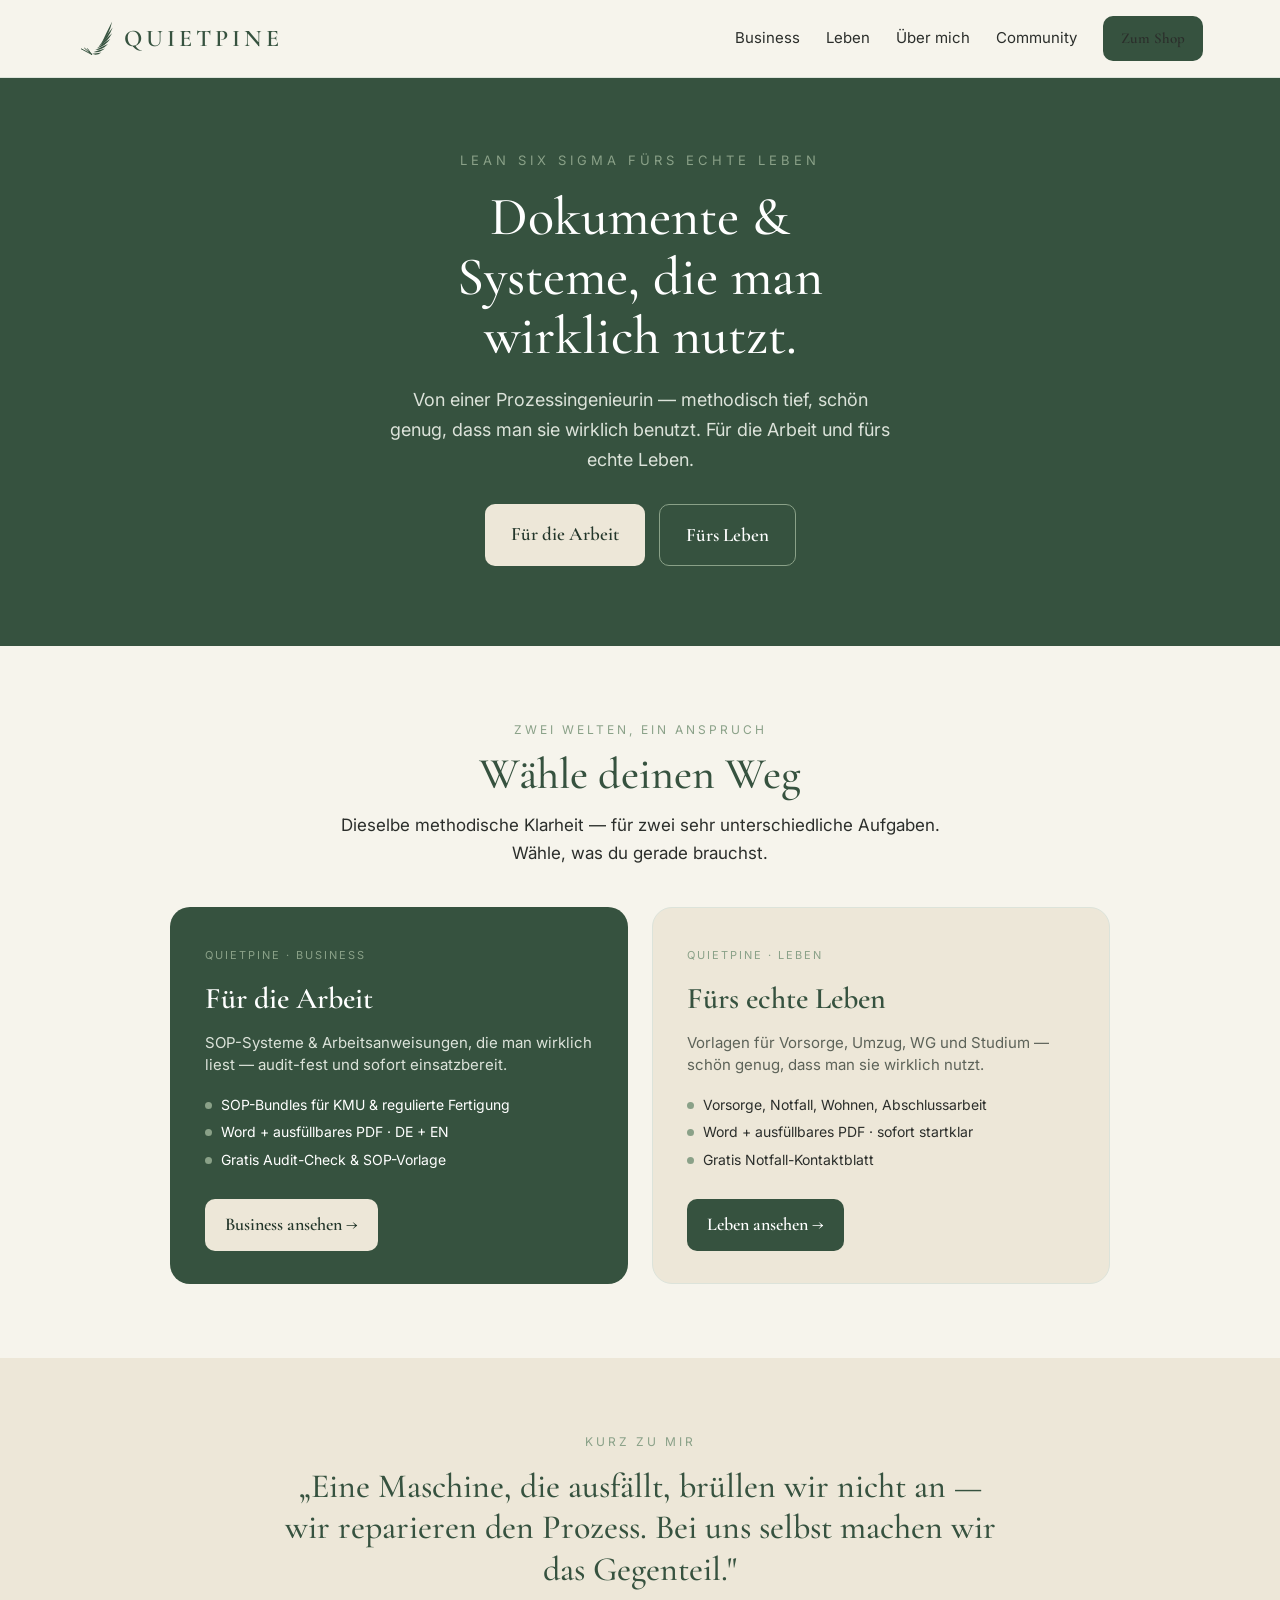
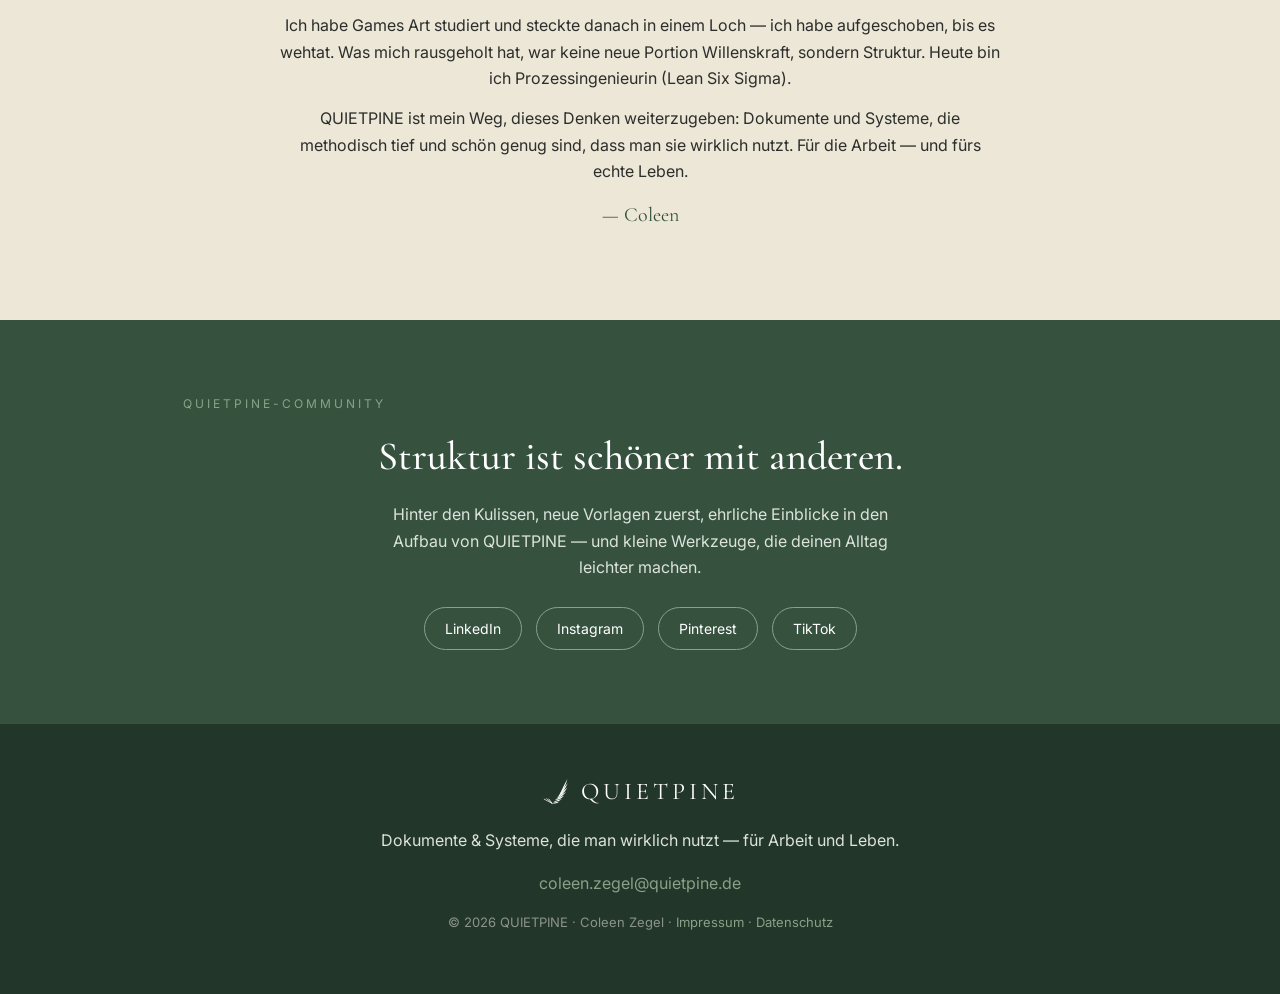
==== index.html @ 74c9d0d3 "Add files via upload" ====
<!DOCTYPE html>
<html lang="de">
<head>
<meta charset="utf-8">
<meta name="viewport" content="width=device-width, initial-scale=1">
<title>QUIETPINE — Dokumente & Systeme, die man wirklich nutzt</title>
<meta name="description" content="Von einer Prozessingenieurin (Lean Six Sigma): Dokumente & Systeme für Arbeit und Leben. Methodisch tief, schön genug, dass man sie wirklich nutzt.">
<link rel="preconnect" href="https://fonts.googleapis.com">
<link rel="preconnect" href="https://fonts.gstatic.com" crossorigin>
<link href="https://fonts.googleapis.com/css2?family=Cormorant+Garamond:wght@400;500;600&family=Inter:wght@400;500&display=swap" rel="stylesheet">
<link rel="stylesheet" href="styles.css">
</head>
<body>
<nav class="nav">
  <a class="brand" href="index.html"><svg aria-hidden="true" xmlns="http://www.w3.org/2000/svg" viewBox="0 0 100 100"><g transform="translate(-3.05,-22.42) scale(1.4593)"><path d="M 44.80 57.48 Q 57.37 44.03 62.33 21.53 Q 51.98 41.40 44.80 57.48 Z" fill="#36523F"/><path d="M 42.00 60.70 Q 55.84 51.18 63.16 31.58 Q 50.66 47.41 42.00 60.70 Z" fill="#36523F"/><path d="M 39.20 63.92 Q 53.29 58.24 62.22 41.69 Q 48.70 53.49 39.20 63.92 Z" fill="#36523F"/><path d="M 36.40 67.14 Q 49.70 64.66 59.34 51.08 Q 46.03 59.42 36.40 67.14 Z" fill="#36523F"/><path d="M 33.60 70.36 Q 45.46 70.58 55.17 59.84 Q 42.83 65.19 33.60 70.36 Z" fill="#36523F"/><path d="M 30.80 73.58 Q 40.71 75.88 49.93 67.73 Q 39.13 70.72 30.80 73.58 Z" fill="#36523F"/><path d="M 28.00 76.80 Q 35.70 80.44 43.80 74.30 Q 34.95 75.70 28.00 76.80 Z" fill="#36523F"/><path d="M 27.20 77.72 L 9.54 68.33" stroke="#36523F" stroke-width="1.6" stroke-linecap="round" fill="none"/><path d="M 27.20 77.72 L 15.12 67.22" stroke="#36523F" stroke-width="1.6" stroke-linecap="round" fill="none"/><path d="M 27.20 77.72 L 20.15 68.01" stroke="#36523F" stroke-width="1.6" stroke-linecap="round" fill="none"/></g></svg><span>QUIETPINE</span></a>
  <div class="links">
    <a href="business.html">Business</a>
    <a href="leben.html">Leben</a>
    <a href="#story">Über mich</a>
    <a href="#community">Community</a>
    <a class="btn btn-pine" href="https://quietpine.gumroad.com" target="_blank" rel="noopener" style="font-size:15px;padding:10px 18px">Zum Shop</a>
  </div>
</nav>

<header class="hero">
  <div class="hero-center">
    <p class="eyebrow">Lean Six Sigma fürs echte Leben</p>
    <h1>Dokumente &amp; Systeme, die man wirklich nutzt.</h1>
    <p class="lead">Von einer Prozessingenieurin — methodisch tief, schön genug, dass man sie wirklich benutzt. Für die Arbeit und fürs echte Leben.</p>
    <div class="cta">
      <a class="btn btn-cream" href="business.html">Für die Arbeit</a>
      <a class="btn btn-ghost" href="leben.html" style="color:#fff;border-color:var(--sage)">Fürs Leben</a>
    </div>
  </div>
</header>

<section id="welten">
  <div class="sec-h">
    <p class="eyebrow">Zwei Welten, ein Anspruch</p>
    <h2>Wähle deinen Weg</h2>
    <p>Dieselbe methodische Klarheit — für zwei sehr unterschiedliche Aufgaben. Wähle, was du gerade brauchst.</p>
  </div>
  <div class="worlds">
    <a class="wcard biz" href="business.html">
      <p class="wtag">QUIETPINE · Business</p>
      <h3>Für die Arbeit</h3>
      <p class="wsub">SOP-Systeme & Arbeitsanweisungen, die man wirklich liest — audit-fest und sofort einsatzbereit.</p>
      <ul>
        <li><span class="dot"></span>SOP-Bundles für KMU &amp; regulierte Fertigung</li>
        <li><span class="dot"></span>Word + ausfüllbares PDF · DE + EN</li>
        <li><span class="dot"></span>Gratis Audit-Check &amp; SOP-Vorlage</li>
      </ul>
      <span class="go">Business ansehen →</span>
    </a>
    <a class="wcard leb" href="leben.html">
      <p class="wtag">QUIETPINE · Leben</p>
      <h3>Fürs echte Leben</h3>
      <p class="wsub">Vorlagen für Vorsorge, Umzug, WG und Studium — schön genug, dass man sie wirklich nutzt.</p>
      <ul>
        <li><span class="dot"></span>Vorsorge, Notfall, Wohnen, Abschlussarbeit</li>
        <li><span class="dot"></span>Word + ausfüllbares PDF · sofort startklar</li>
        <li><span class="dot"></span>Gratis Notfall-Kontaktblatt</li>
      </ul>
      <span class="go">Leben ansehen →</span>
    </a>
  </div>
</section>

<section class="story" id="story">
  <div class="story-in">
    <p class="eyebrow">Kurz zu mir</p>
    <p class="q">„Eine Maschine, die ausfällt, brüllen wir nicht an — wir reparieren den Prozess. Bei uns selbst machen wir das Gegenteil."</p>
    <p>Ich habe Games Art studiert und steckte danach in einem Loch — ich habe aufgeschoben, bis es wehtat. Was mich rausgeholt hat, war keine neue Portion Willenskraft, sondern Struktur. Heute bin ich Prozessingenieurin (Lean Six Sigma).</p>
    <p>QUIETPINE ist mein Weg, dieses Denken weiterzugeben: Dokumente und Systeme, die methodisch tief und schön genug sind, dass man sie wirklich nutzt. Für die Arbeit — und fürs echte Leben.</p>
    <p class="sig">— Coleen</p>
  </div>
</section>

<section class="community" id="community">
  <p class="eyebrow">QUIETPINE-Community</p>
  <h2>Struktur ist schöner mit anderen.</h2>
  <p>Hinter den Kulissen, neue Vorlagen zuerst, ehrliche Einblicke in den Aufbau von QUIETPINE — und kleine Werkzeuge, die deinen Alltag leichter machen.</p>
  <div class="socials">
    <a href="https://www.linkedin.com/" target="_blank" rel="noopener">LinkedIn</a>
    <a href="https://www.instagram.com/" target="_blank" rel="noopener">Instagram</a>
    <a href="https://www.pinterest.com/" target="_blank" rel="noopener">Pinterest</a>
    <a href="https://www.tiktok.com/" target="_blank" rel="noopener">TikTok</a>
  </div>
</section>

<footer class="footer">
  <div class="fb"><svg aria-hidden="true" xmlns="http://www.w3.org/2000/svg" viewBox="0 0 100 100"><g transform="translate(-3.05,-22.42) scale(1.4593)"><path d="M 44.80 57.48 Q 57.37 44.03 62.33 21.53 Q 51.98 41.40 44.80 57.48 Z" fill="#FFFFFF"/><path d="M 42.00 60.70 Q 55.84 51.18 63.16 31.58 Q 50.66 47.41 42.00 60.70 Z" fill="#FFFFFF"/><path d="M 39.20 63.92 Q 53.29 58.24 62.22 41.69 Q 48.70 53.49 39.20 63.92 Z" fill="#FFFFFF"/><path d="M 36.40 67.14 Q 49.70 64.66 59.34 51.08 Q 46.03 59.42 36.40 67.14 Z" fill="#FFFFFF"/><path d="M 33.60 70.36 Q 45.46 70.58 55.17 59.84 Q 42.83 65.19 33.60 70.36 Z" fill="#FFFFFF"/><path d="M 30.80 73.58 Q 40.71 75.88 49.93 67.73 Q 39.13 70.72 30.80 73.58 Z" fill="#FFFFFF"/><path d="M 28.00 76.80 Q 35.70 80.44 43.80 74.30 Q 34.95 75.70 28.00 76.80 Z" fill="#FFFFFF"/><path d="M 27.20 77.72 L 9.54 68.33" stroke="#FFFFFF" stroke-width="1.6" stroke-linecap="round" fill="none"/><path d="M 27.20 77.72 L 15.12 67.22" stroke="#FFFFFF" stroke-width="1.6" stroke-linecap="round" fill="none"/><path d="M 27.20 77.72 L 20.15 68.01" stroke="#FFFFFF" stroke-width="1.6" stroke-linecap="round" fill="none"/></g></svg><span>QUIETPINE</span></div>
  <p>Dokumente &amp; Systeme, die man wirklich nutzt — für Arbeit und Leben.</p>
  <p><a href="mailto:coleen.zegel@quietpine.de">coleen.zegel@quietpine.de</a></p>
  <p class="small">© 2026 QUIETPINE · Coleen Zegel · <a href="impressum.html">Impressum</a> · <a href="datenschutz.html">Datenschutz</a></p>
</footer>
</body>
</html>
---- styles.css ----
:root{--pine:#36523F;--deep:#23362A;--sage:#8AA188;--mist:#DCE3DA;--paper:#F6F4EC;--cream:#EDE7D8;--ink:#2B2E2B;
      --serif:'Cormorant Garamond',Georgia,serif;--sans:'Inter',system-ui,sans-serif;}
*{box-sizing:border-box}
html{scroll-behavior:smooth}
body{margin:0;font-family:var(--sans);color:var(--ink);background:var(--paper);line-height:1.65}
a{color:inherit}
.btn{display:inline-block;border:none;border-radius:10px;padding:14px 26px;font-family:var(--serif);
     font-size:19px;font-weight:600;cursor:pointer;text-decoration:none;transition:.15s}
.btn-pine{background:var(--pine);color:#fff}.btn-pine:hover{background:var(--deep)}
.btn-cream{background:var(--cream);color:var(--deep)}.btn-cream:hover{background:#fff}
.btn-ghost{background:transparent;border:1.5px solid var(--sage);color:var(--pine)}.btn-ghost:hover{background:var(--mist)}

.nav{display:flex;align-items:center;justify-content:space-between;padding:16px 6vw;background:var(--paper);
     position:sticky;top:0;z-index:10;border-bottom:1px solid var(--mist)}
.brand{display:flex;align-items:center;gap:7px;text-decoration:none}
.brand svg{width:40px;height:40px}
.brand span{font-family:var(--serif);font-size:24px;font-weight:600;letter-spacing:4px;color:var(--pine)}
.nav .links{display:flex;align-items:center;gap:26px;font-size:15px}
.nav .links a{text-decoration:none;color:var(--ink)}
.nav .links a:hover{color:var(--pine)}
.nav .links a.active{color:var(--pine);font-weight:500}
@media(max-width:760px){.nav .links a:not(.btn){display:none}}

.hero{background:var(--pine);color:#fff;padding:72px 6vw 80px}
.hero-split{display:grid;grid-template-columns:1.55fr 1fr;gap:46px;align-items:center;max-width:1000px;margin:0 auto}
.hero .eyebrow{font-size:13px;letter-spacing:4px;text-transform:uppercase;color:var(--sage);margin:0 0 16px}
.hero h1{font-family:var(--serif);font-weight:500;font-size:clamp(34px,5vw,54px);line-height:1.1;margin:0;max-width:18ch}
.hero p.lead{font-size:18px;color:var(--mist);max-width:46ch;margin:20px 0 30px}
.hero .cta{display:flex;gap:14px;flex-wrap:wrap}
.herome{display:flex;flex-direction:column;align-items:center;gap:10px;text-align:center}
.avatar{width:140px;height:140px;border-radius:50%;background:var(--sage);display:flex;align-items:center;justify-content:center;
        font-family:var(--serif);font-size:64px;font-weight:500;color:var(--deep);overflow:hidden}
.avatar img{width:100%;height:100%;object-fit:cover}
.herome .who{font-family:var(--serif);font-size:24px;color:#fff;margin:2px 0 0}
.herome .role{font-size:13px;letter-spacing:1px;color:var(--sage)}
.hero-center{max-width:760px;margin:0 auto;text-align:center}
.hero-center h1{margin:0 auto}
.hero-center p.lead{margin:20px auto 30px}
.hero-center .cta{justify-content:center}
@media(max-width:760px){.hero{padding:54px 6vw 60px}.hero-split{grid-template-columns:1fr;text-align:center;gap:30px}
  .hero h1{margin:0 auto}.hero p.lead{margin:18px auto 26px}.hero .cta{justify-content:center}.herome{order:-1}}

section{padding:74px 6vw}
.sec-h{text-align:center;max-width:62ch;margin:0 auto 40px}
.sec-h .eyebrow{font-size:12px;letter-spacing:3px;text-transform:uppercase;color:var(--sage);margin:0 0 10px}
.sec-h h2{font-family:var(--serif);font-weight:500;font-size:clamp(30px,4vw,44px);color:var(--pine);margin:0 0 12px;line-height:1.12}
.sec-h p{font-size:17px;color:var(--ink);margin:0}

.worlds{display:grid;grid-template-columns:1fr 1fr;gap:24px;max-width:940px;margin:0 auto}
@media(max-width:720px){.worlds{grid-template-columns:1fr}}
.wcard{border-radius:20px;padding:38px 34px 32px;display:flex;flex-direction:column;min-height:300px;text-decoration:none;transition:.15s;border:1px solid transparent}
.wcard:hover{transform:translateY(-3px)}
.wcard.biz{background:var(--pine);color:#fff}
.wcard.leb{background:var(--cream);color:var(--ink);border-color:var(--mist)}
.wcard .wtag{font-size:11px;letter-spacing:2px;text-transform:uppercase;color:var(--sage);margin:0 0 10px}
.wcard h3{font-family:var(--serif);font-weight:600;font-size:30px;margin:0 0 8px}
.wcard.biz h3{color:#fff}.wcard.leb h3{color:var(--pine)}
.wcard .wsub{font-size:15px;margin:0 0 18px;line-height:1.5}
.wcard.biz .wsub{color:var(--mist)}.wcard.leb .wsub{color:#5d6359}
.wcard ul{list-style:none;padding:0;margin:0 0 22px;flex:1}
.wcard li{display:flex;gap:9px;align-items:flex-start;font-size:14px;margin-bottom:8px;line-height:1.4}
.wcard li .dot{width:7px;height:7px;border-radius:50%;background:var(--sage);margin-top:7px;flex-shrink:0}
.wcard .go{font-family:var(--serif);font-weight:600;font-size:18px;align-self:flex-start;border-radius:10px;padding:11px 20px}
.wcard.biz .go{background:var(--cream);color:var(--deep)}
.wcard.leb .go{background:var(--pine);color:#fff}

.gift{background:var(--mist)}
.wheelbox{position:relative;width:360px;max-width:86vw;margin:0 auto}
.wheelbox svg{width:100%;height:auto;display:block}
#wheelRot{transition:transform 5s cubic-bezier(.16,.84,.3,1)}
.pointer{position:absolute;top:-6px;left:50%;transform:translateX(-50%);width:0;height:0;
         border-left:16px solid transparent;border-right:16px solid transparent;border-top:26px solid var(--deep);z-index:3}
.form{margin:24px auto 0;max-width:460px;display:flex;gap:8px;flex-wrap:wrap;justify-content:center}
.form input{flex:1;min-width:220px;border:1.5px solid #c8cfc4;border-radius:10px;padding:14px 16px;font-family:var(--sans);font-size:15px;background:#fff;color:var(--ink)}
.form input:focus{outline:none;border-color:var(--pine)}
.form button{background:var(--pine);color:#fff;border:none;border-radius:10px;padding:14px 24px;font-family:var(--serif);font-size:18px;font-weight:500;cursor:pointer}
.form button:disabled{background:var(--sage);opacity:.6;cursor:not-allowed}
.hint{text-align:center;font-size:13px;color:#5d6359;margin:12px auto 0;max-width:440px}
.result{display:none;max-width:460px;margin:24px auto 0;background:var(--pine);border-radius:14px;padding:26px;color:#fff;text-align:center}
.result .won{font-size:13px;letter-spacing:2px;text-transform:uppercase;color:var(--sage);margin:0 0 6px}
.result h3{font-family:var(--serif);font-weight:600;font-size:28px;margin:0 0 8px;color:#fff}
.result p{font-size:15px;color:var(--mist);margin:0 0 6px}
.result .bonus{font-size:13px;color:var(--sage);margin-top:10px}

.story{background:var(--cream)}
.story-in{max-width:720px;margin:0 auto;text-align:center}
.story-in .eyebrow{font-size:12px;letter-spacing:3px;text-transform:uppercase;color:var(--sage);margin:0 0 14px}
.story-in .q{font-family:var(--serif);font-weight:500;font-size:clamp(24px,3.4vw,34px);color:var(--pine);line-height:1.22;margin:0 0 22px}
.story-in p{font-size:16px;color:var(--ink);margin:0 0 14px}
.story-in .sig{font-family:var(--serif);font-size:20px;color:var(--pine);margin-top:8px}
.story-in .more{display:inline-block;margin-top:18px;font-size:14px;color:var(--pine);text-decoration:underline}

.product{background:var(--paper)}
.bundles{display:grid;grid-template-columns:1fr 1fr;gap:24px;max-width:920px;margin:0 auto}
@media(max-width:720px){.bundles{grid-template-columns:1fr}}
.bcard{background:#fff;border:1px solid var(--mist);border-radius:18px;padding:32px 30px;display:flex;flex-direction:column}
.bcard.featured{border:2px solid var(--sage)}
.bcard img{width:100%;aspect-ratio:16/9;object-fit:cover;background:var(--paper);border-radius:12px;border:1px solid var(--mist);margin:0 0 20px;display:block;cursor:zoom-in}

.lightbox{position:fixed;inset:0;background:rgba(35,54,42,.88);display:none;align-items:center;justify-content:center;padding:24px;z-index:100;cursor:zoom-out}
.lightbox.open{display:flex}
.lightbox img{max-width:92vw;max-height:90vh;border-radius:12px;box-shadow:0 24px 70px rgba(0,0,0,.45);cursor:default}
.lightbox .lbx{position:absolute;top:16px;right:22px;width:44px;height:44px;border:none;background:transparent;color:#fff;font-size:34px;line-height:1;cursor:pointer}
.lightbox .lbx:hover{color:var(--cream)}
.bcard .badge{display:inline-block;background:var(--cream);color:var(--deep);font-size:11px;letter-spacing:1.5px;text-transform:uppercase;padding:5px 12px;border-radius:20px;margin-bottom:14px;align-self:flex-start}
.bcard h3{font-family:var(--serif);font-weight:600;font-size:30px;color:var(--pine);margin:0 0 4px}
.bcard .sub{font-size:14px;color:#5d6359;margin:0 0 16px;line-height:1.4}
.bcard .bprice{font-family:var(--serif);font-size:36px;font-weight:600;color:var(--pine);margin:0 0 18px}
.bcard ul{list-style:none;padding:0;margin:0 0 24px;flex:1}
.bcard li{display:flex;gap:9px;align-items:flex-start;font-size:14px;margin-bottom:9px;line-height:1.45}
.bcard li .dot{width:7px;height:7px;border-radius:50%;background:var(--sage);margin-top:7px;flex-shrink:0}
.bcard .btn{width:100%;text-align:center;font-size:18px;padding:13px}

.lcards{display:grid;grid-template-columns:repeat(3,1fr);gap:22px;max-width:1040px;margin:0 auto}
@media(max-width:900px){.lcards{grid-template-columns:1fr 1fr}}
@media(max-width:620px){.lcards{grid-template-columns:1fr}}
.lcard{background:#fff;border:1px solid var(--mist);border-radius:16px;padding:20px 20px 24px;display:flex;flex-direction:column}
.lcard img{width:100%;aspect-ratio:1/1;object-fit:cover;background:var(--paper);border-radius:12px;border:1px solid var(--mist);margin:0 0 16px;display:block;cursor:zoom-in}
.lcard h3{font-family:var(--serif);font-weight:600;font-size:22px;color:var(--pine);margin:0 0 4px}
.lcard .sub{font-size:13px;color:#5d6359;margin:0 0 12px;line-height:1.4;flex:0 0 auto}
.lfeats{list-style:none;padding:0;margin:0 0 16px;display:flex;flex-direction:column;gap:7px;flex:1}
.lfeats li{display:flex;gap:8px;align-items:flex-start;font-size:12.5px;line-height:1.35;color:var(--ink)}
.lfeats .dot{width:6px;height:6px;border-radius:50%;background:var(--sage);margin-top:6px;flex-shrink:0}
.lcard .lprice{font-family:var(--serif);font-size:22px;color:var(--pine);margin:0 0 14px}
.lcard .btn{font-size:14px;padding:11px 16px}
.gift-note{max-width:1040px;margin:18px auto 0;text-align:center;font-size:14px;color:#5d6359}
.center{text-align:center}

.audit{background:var(--paper);padding-top:20px}

.community{background:var(--pine);color:#fff;text-align:center}
.community .eyebrow{font-size:12px;letter-spacing:3px;text-transform:uppercase;color:var(--sage);margin:0 0 10px}
.community h2{font-family:var(--serif);font-weight:500;font-size:clamp(28px,4vw,40px);margin:0 0 12px;color:#fff}
.community p{font-size:16px;color:var(--mist);max-width:52ch;margin:0 auto 26px}
.socials{display:flex;gap:14px;justify-content:center;flex-wrap:wrap}
.socials a{font-size:14px;color:#fff;border:1.5px solid var(--sage);border-radius:30px;padding:9px 20px;text-decoration:none}
.socials a:hover{background:var(--deep)}

.footer{background:var(--deep);color:var(--mist);text-align:center;padding:48px 6vw}
.footer .fb{display:flex;align-items:center;justify-content:center;gap:10px;margin-bottom:14px}
.footer .fb svg{width:30px;height:30px}
.footer .fb span{font-family:var(--serif);font-size:24px;letter-spacing:4px;color:#fff}
.footer a{color:var(--sage);text-decoration:none}
.footer .small{font-size:13px;margin-top:14px;color:#8c948a}
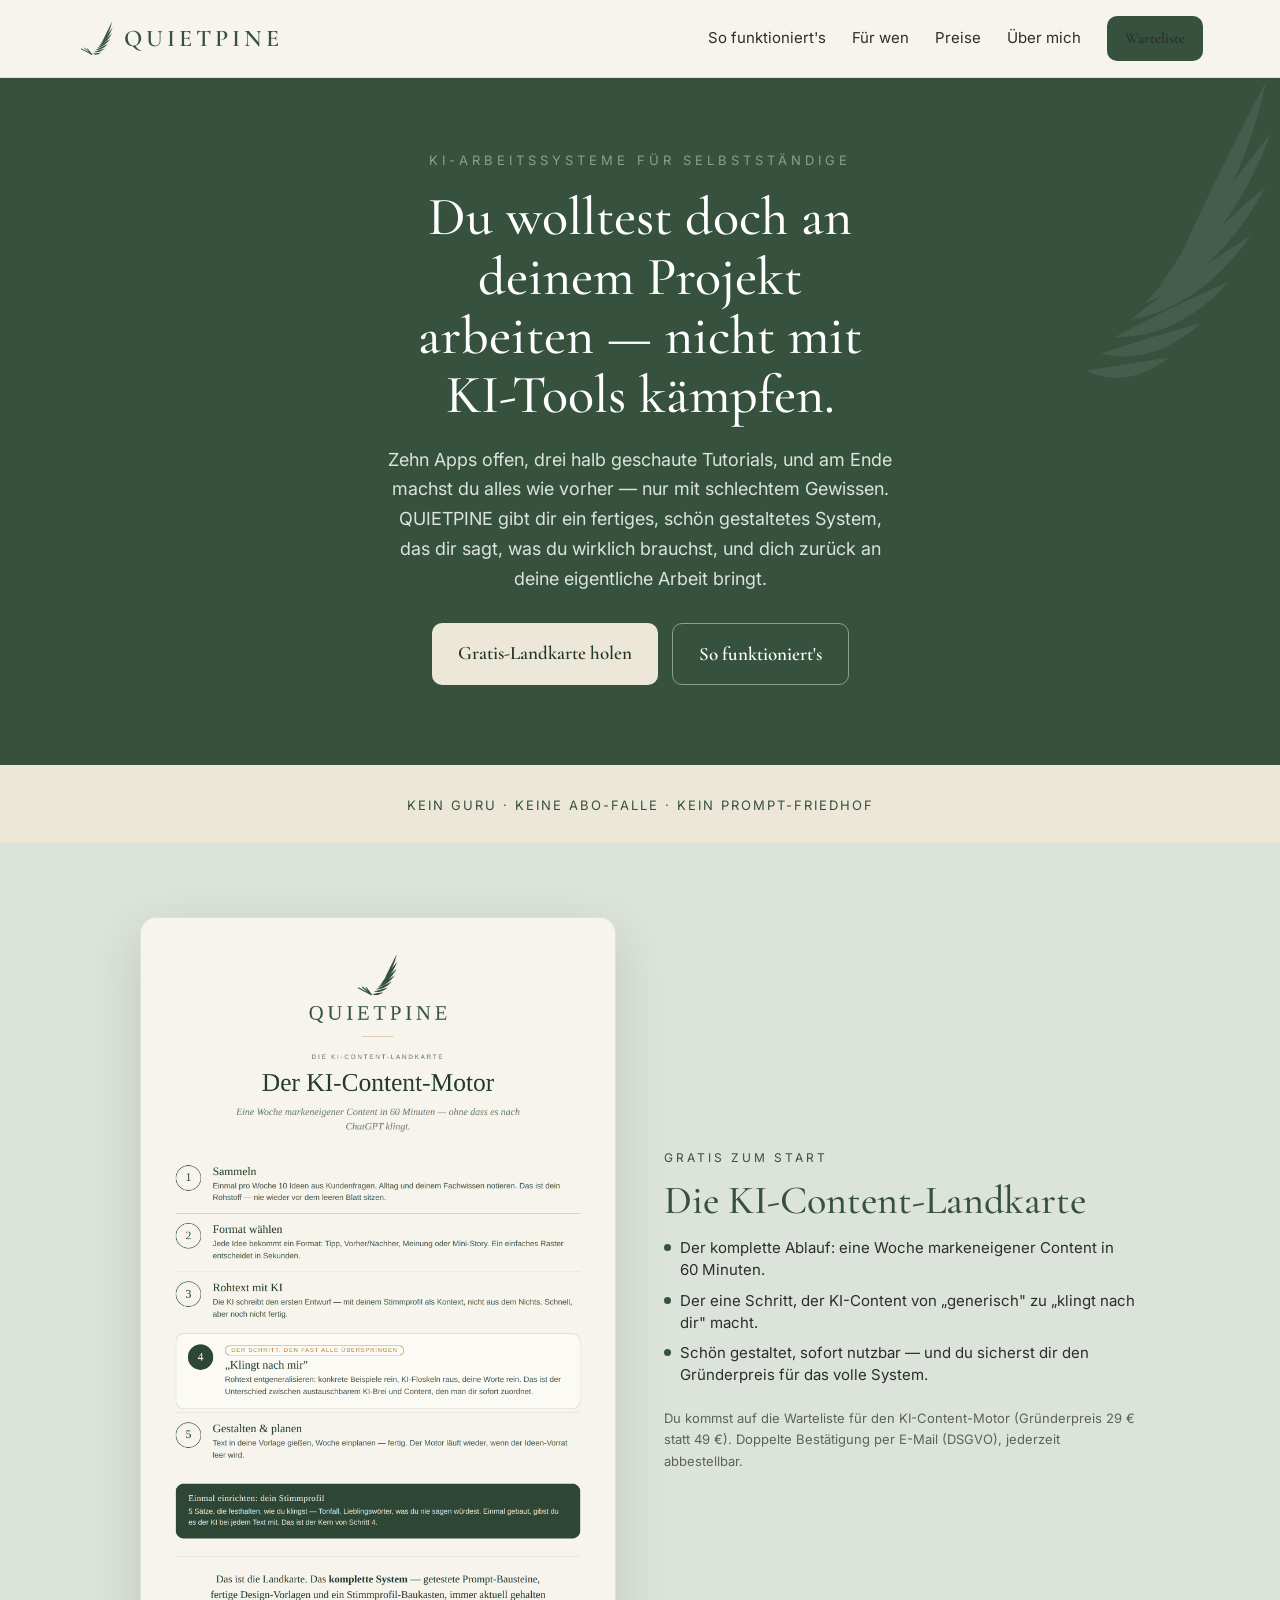
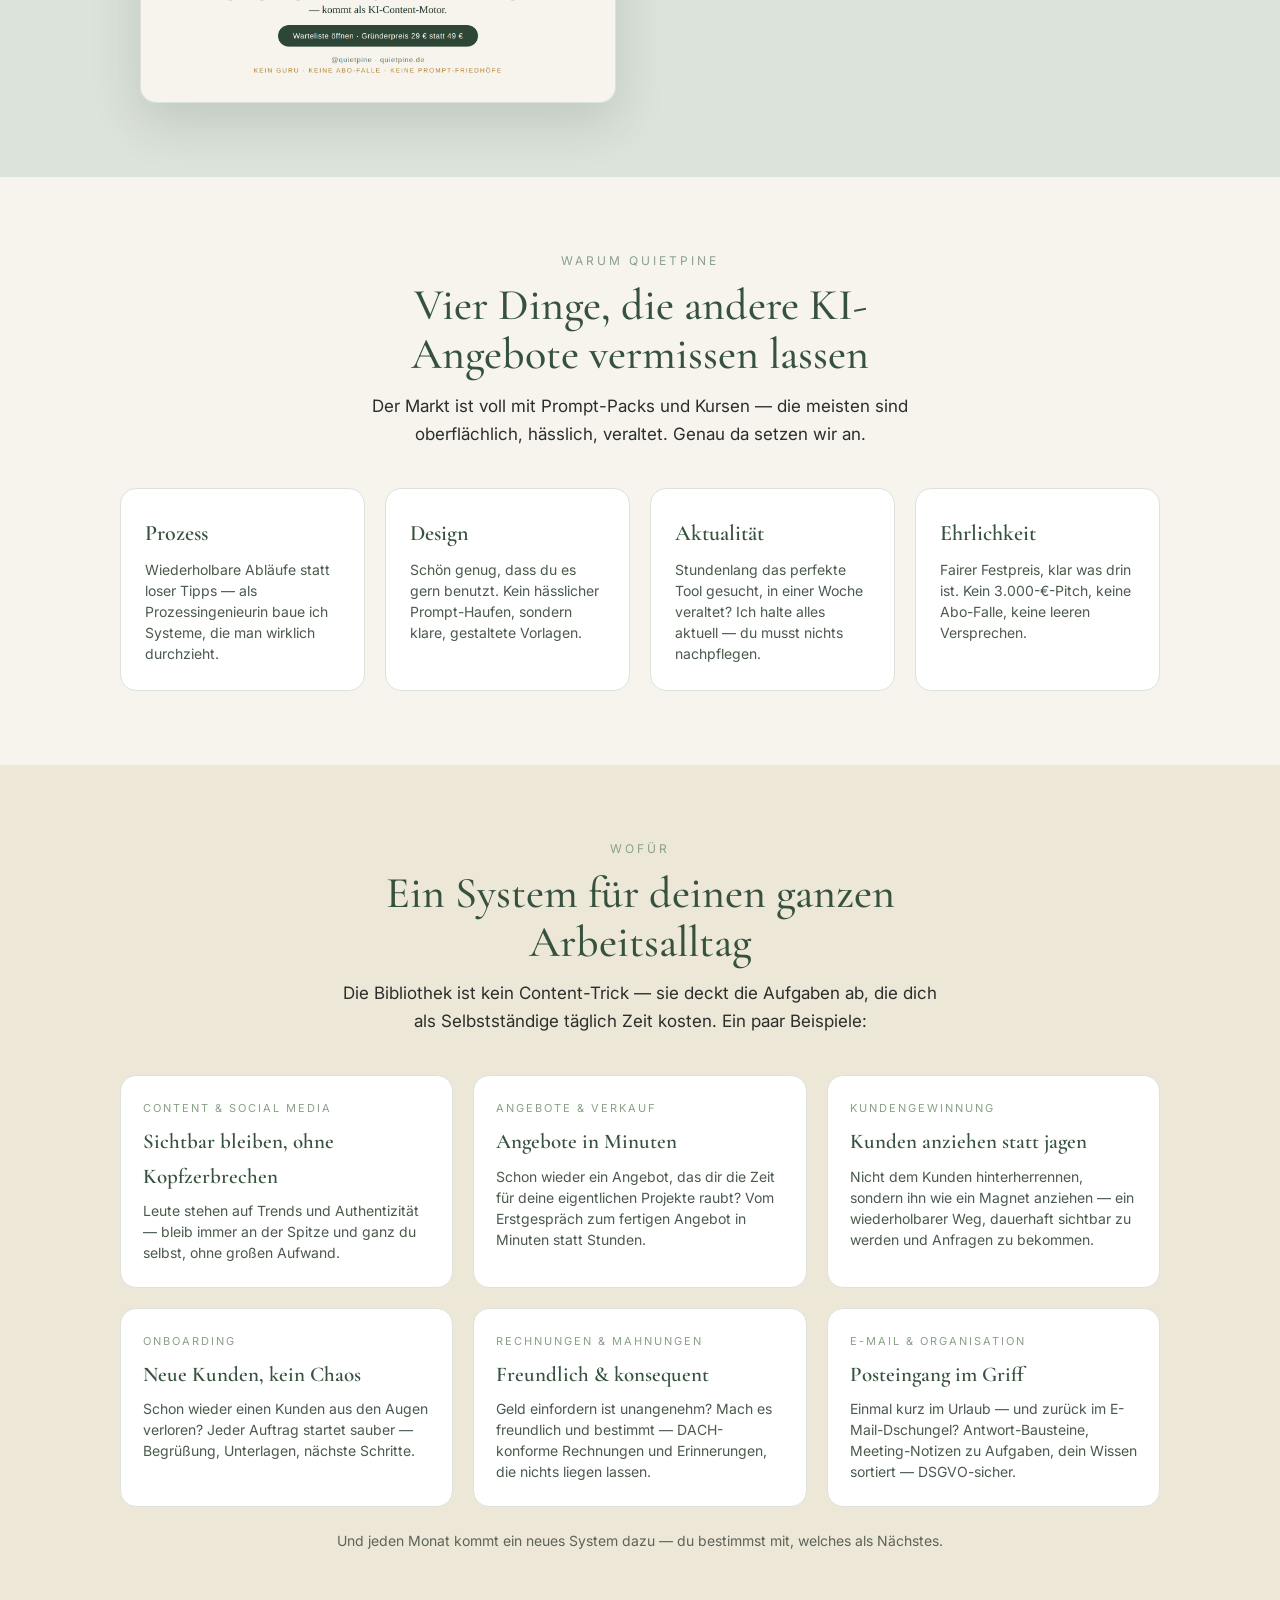
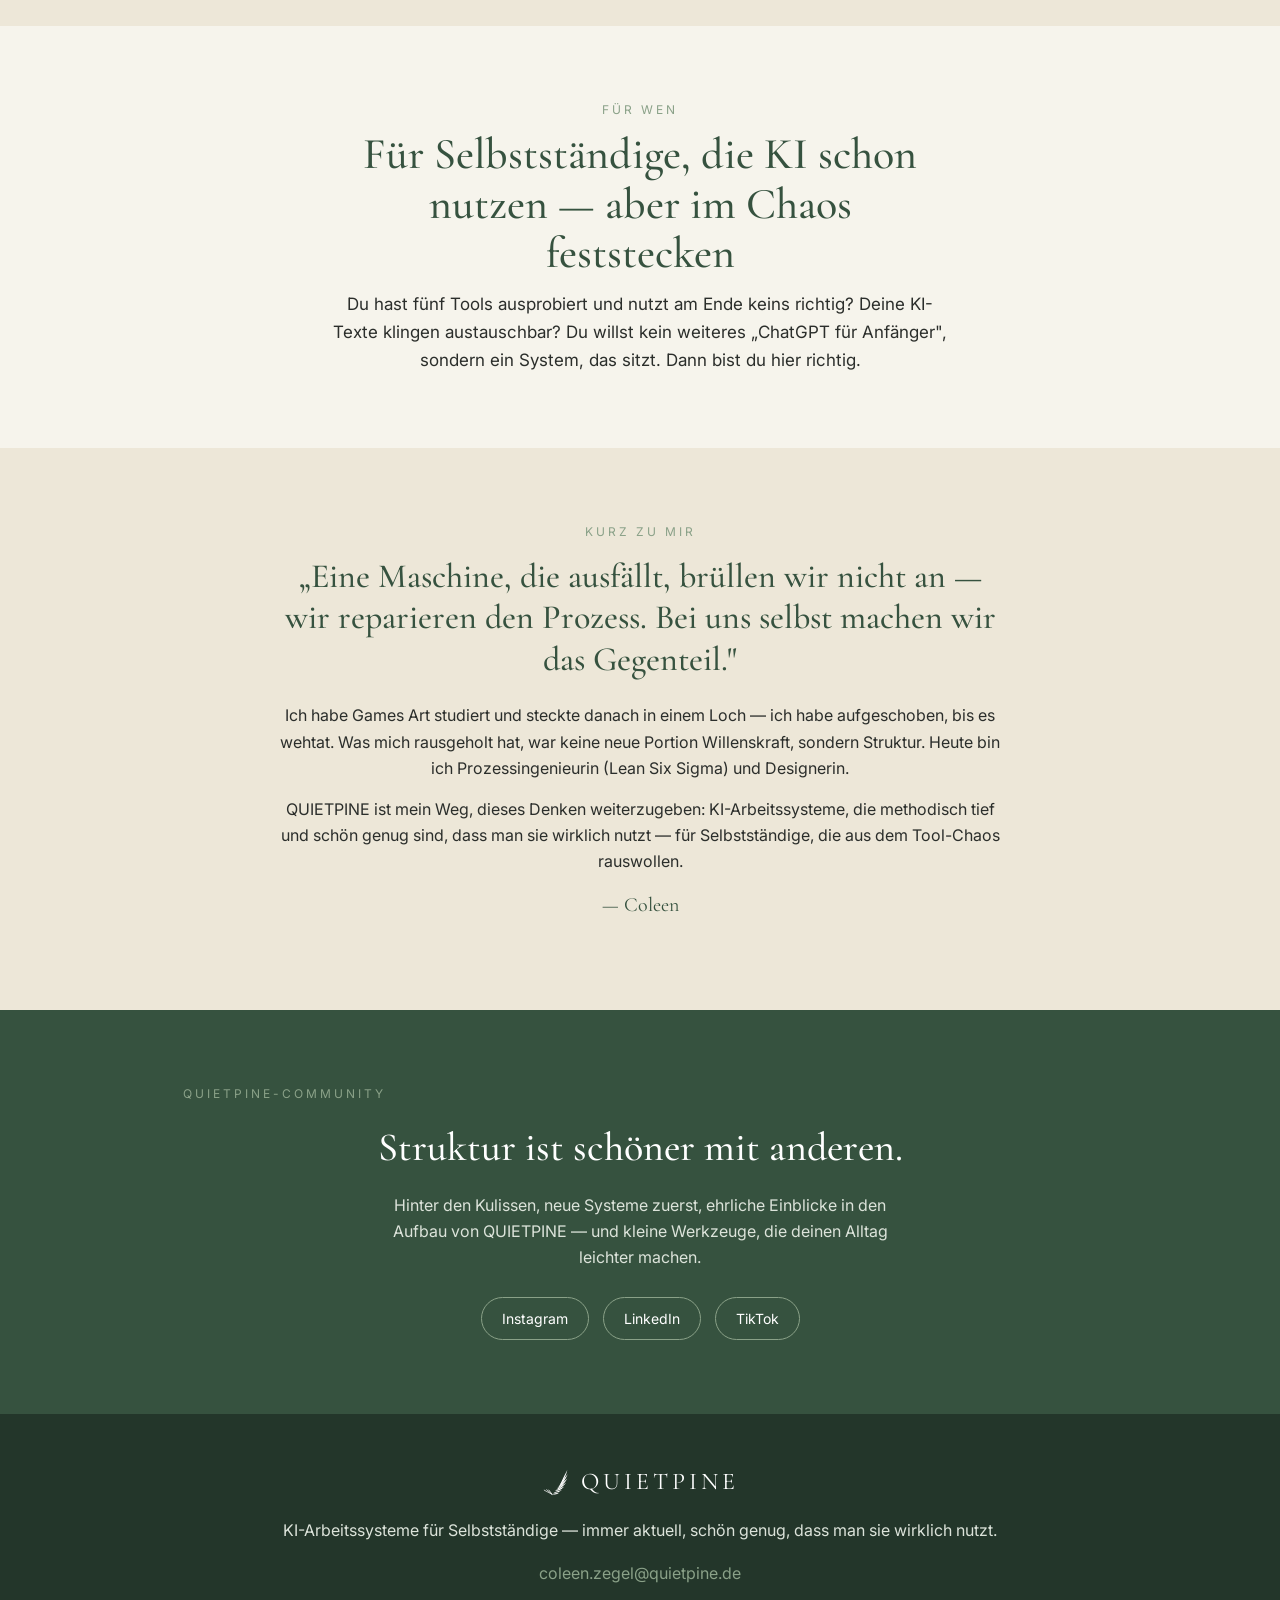
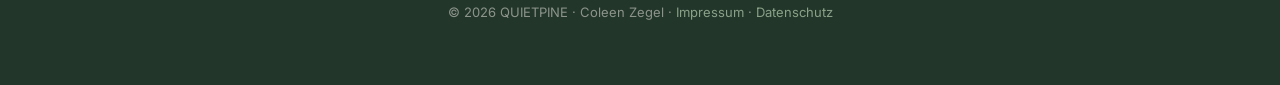
==== commit b37f649c: "QUIETPINE Relaunch: KI-Arbeitssysteme – Startseite, Preisseite, Warteliste" ====
--- a/index.html
+++ b/index.html
@@ -3,75 +3,158 @@
 <head>
 <meta charset="utf-8">
 <meta name="viewport" content="width=device-width, initial-scale=1">
-<title>QUIETPINE — Dokumente & Systeme, die man wirklich nutzt</title>
-<meta name="description" content="Von einer Prozessingenieurin (Lean Six Sigma): Dokumente & Systeme für Arbeit und Leben. Methodisch tief, schön genug, dass man sie wirklich nutzt.">
+<title>QUIETPINE — KI-Arbeitssysteme für Selbstständige</title>
+<meta name="description" content="Fertige, schön gestaltete KI-Arbeitssysteme für Selbstständige — immer aktuell gehalten. Von einer Prozessingenieurin & Designerin. Kein Guru, keine Abo-Falle, kein Prompt-Friedhof.">
 <link rel="preconnect" href="https://fonts.googleapis.com">
 <link rel="preconnect" href="https://fonts.gstatic.com" crossorigin>
 <link href="https://fonts.googleapis.com/css2?family=Cormorant+Garamond:wght@400;500;600&family=Inter:wght@400;500&display=swap" rel="stylesheet">
 <link rel="stylesheet" href="styles.css">
+<link rel="stylesheet" href="enhance.css">
+<style>
+  .freebie{background:var(--mist)}
+  .fb-grid{display:grid;grid-template-columns:1fr 1fr;gap:48px;align-items:center;max-width:1000px;margin:0 auto}
+  @media(max-width:820px){.fb-grid{grid-template-columns:1fr;gap:32px}}
+  .fb-img{width:100%;border-radius:16px;border:1px solid var(--mist);box-shadow:0 18px 50px rgba(35,54,42,.16);display:block}
+  .fb-copy .eyebrow{font-size:12px;letter-spacing:3px;text-transform:uppercase;color:var(--pine);margin:0 0 10px}
+  .fb-copy h2{font-family:var(--serif);font-weight:500;font-size:clamp(28px,3.6vw,40px);color:var(--pine);margin:0 0 14px;line-height:1.14}
+  .fb-copy .flist{list-style:none;padding:0;margin:0 0 22px}
+  .fb-copy .flist li{display:flex;gap:9px;align-items:flex-start;font-size:15px;margin-bottom:9px;line-height:1.45}
+  .fb-copy .flist .dot{width:7px;height:7px;border-radius:50%;background:var(--pine);margin-top:7px;flex-shrink:0}
+  .fb-form{display:flex;gap:8px;flex-wrap:wrap;max-width:none;margin:0}
+  .fb-form input{flex:1;min-width:200px;border:1.5px solid #c8cfc4;border-radius:10px;padding:14px 16px;font-family:var(--sans);font-size:15px;background:#fff;color:var(--ink)}
+  .fb-form input:focus{outline:none;border-color:var(--pine)}
+  .fb-form button{background:var(--pine);color:#fff;border:none;border-radius:10px;padding:14px 24px;font-family:var(--serif);font-size:18px;font-weight:500;cursor:pointer;transition:transform .15s ease,background .15s ease}
+  .fb-form button:hover{transform:translateY(-2px);background:var(--deep)}
+  .fb-hint{font-size:13px;color:#5d6359;margin:12px 0 0}
+  .fb-ok{display:none;background:var(--pine);color:#fff;border-radius:14px;padding:22px;margin-top:8px}
+  .fb-ok h3{font-family:var(--serif);margin:0 0 6px;color:#fff}
+  .fb-ok p{color:var(--mist);margin:0;font-size:14px}
+  .pillars{display:grid;grid-template-columns:repeat(4,1fr);gap:20px;max-width:1040px;margin:0 auto}
+  @media(max-width:900px){.pillars{grid-template-columns:1fr 1fr}}
+  @media(max-width:520px){.pillars{grid-template-columns:1fr}}
+  .pillar{background:#fff;border:1px solid var(--mist);border-radius:16px;padding:26px 24px}
+  .pillar h3{font-family:var(--serif);font-weight:600;font-size:22px;color:var(--pine);margin:0 0 8px}
+  .pillar p{font-size:14px;color:#4b5a4d;margin:0;line-height:1.5}
+  .promise-strip{background:var(--cream);text-align:center;padding:26px 6vw}
+  .promise-strip span{font-family:var(--sans);font-size:13px;letter-spacing:2px;text-transform:uppercase;color:var(--pine)}
+  /* MailerLite-Embed an QuietPine anpassen (meine Section liefert Bild+Überschrift) */
+  .ml-embedded .ml-form-embedContent, .ml-embedded .ml-form-embedHeader, .ml-embedded .ml-form-embedContent h4, .ml-embedded .ml-form-embedContent p{display:none!important}
+  .ml-embedded .ml-form-embedWrapper{background:transparent!important;border:none!important;box-shadow:none!important;max-width:none!important;width:100%!important}
+  .ml-embedded .ml-form-embedBody{padding:0!important;border:none!important}
+  .ml-embedded .ml-form-formContent{margin:0!important}
+  .ml-embedded input.form-control{border:1.5px solid #c8cfc4!important;border-radius:10px!important;padding:14px 16px!important;font-family:var(--sans)!important;font-size:15px!important;background:#fff!important;color:var(--ink)!important}
+  .ml-embedded .ml-form-embedSubmit button{background:var(--pine)!important;color:#fff!important;border:none!important;border-radius:10px!important;font-family:var(--serif)!important;font-size:18px!important;font-weight:500!important;padding:14px 24px!important}
+  .ml-embedded .ml-form-embedSubmit button:hover{background:var(--deep)!important}
+  /* Einsatzbereiche */
+  .usecases{background:var(--cream)}
+  .uc-grid{display:grid;grid-template-columns:repeat(3,1fr);gap:20px;max-width:1040px;margin:0 auto}
+  @media(max-width:820px){.uc-grid{grid-template-columns:1fr 1fr}}
+  @media(max-width:520px){.uc-grid{grid-template-columns:1fr}}
+  .uc{background:#fff;border:1px solid var(--mist);border-radius:16px;padding:24px 22px;transition:transform .2s ease,box-shadow .2s ease}
+  .uc:hover{transform:translateY(-4px);box-shadow:0 16px 40px rgba(35,54,42,.10)}
+  .uc .uc-tag{font-size:11px;letter-spacing:2px;text-transform:uppercase;color:var(--sage);margin:0 0 8px}
+  .uc h3{font-family:var(--serif);font-weight:600;font-size:21px;color:var(--pine);margin:0 0 6px}
+  .uc p{font-size:14px;color:#4b5a4d;margin:0;line-height:1.5}
+  .uc-note{max-width:1040px;margin:22px auto 0;text-align:center;font-size:14px;color:#5d6359}
+</style>
+<!-- MailerLite Universal -->
+<script>
+(function(w,d,e,u,f,l,n){w[f]=w[f]||function(){(w[f].q=w[f].q||[]).push(arguments);},l=d.createElement(e),l.async=1,l.src=u,
+n=d.getElementsByTagName(e)[0],n.parentNode.insertBefore(l,n);})
+(window,document,'script','https://assets.mailerlite.com/js/universal.js','ml');
+ml('account', '2393976');
+</script>
+<!-- End MailerLite Universal -->
 </head>
 <body>
 <nav class="nav">
   <a class="brand" href="index.html"><svg aria-hidden="true" xmlns="http://www.w3.org/2000/svg" viewBox="0 0 100 100"><g transform="translate(-3.05,-22.42) scale(1.4593)"><path d="M 44.80 57.48 Q 57.37 44.03 62.33 21.53 Q 51.98 41.40 44.80 57.48 Z" fill="#36523F"/><path d="M 42.00 60.70 Q 55.84 51.18 63.16 31.58 Q 50.66 47.41 42.00 60.70 Z" fill="#36523F"/><path d="M 39.20 63.92 Q 53.29 58.24 62.22 41.69 Q 48.70 53.49 39.20 63.92 Z" fill="#36523F"/><path d="M 36.40 67.14 Q 49.70 64.66 59.34 51.08 Q 46.03 59.42 36.40 67.14 Z" fill="#36523F"/><path d="M 33.60 70.36 Q 45.46 70.58 55.17 59.84 Q 42.83 65.19 33.60 70.36 Z" fill="#36523F"/><path d="M 30.80 73.58 Q 40.71 75.88 49.93 67.73 Q 39.13 70.72 30.80 73.58 Z" fill="#36523F"/><path d="M 28.00 76.80 Q 35.70 80.44 43.80 74.30 Q 34.95 75.70 28.00 76.80 Z" fill="#36523F"/><path d="M 27.20 77.72 L 9.54 68.33" stroke="#36523F" stroke-width="1.6" stroke-linecap="round" fill="none"/><path d="M 27.20 77.72 L 15.12 67.22" stroke="#36523F" stroke-width="1.6" stroke-linecap="round" fill="none"/><path d="M 27.20 77.72 L 20.15 68.01" stroke="#36523F" stroke-width="1.6" stroke-linecap="round" fill="none"/></g></svg><span>QUIETPINE</span></a>
   <div class="links">
-    <a href="business.html">Business</a>
-    <a href="leben.html">Leben</a>
+    <a href="#how">So funktioniert's</a>
+    <a href="#fuerwen">Für wen</a>
+    <a href="preise.html">Preise</a>
     <a href="#story">Über mich</a>
-    <a href="#community">Community</a>
-    <a class="btn btn-pine" href="https://quietpine.gumroad.com" target="_blank" rel="noopener" style="font-size:15px;padding:10px 18px">Zum Shop</a>
+    <a class="btn btn-pine" href="#warteliste" style="font-size:15px;padding:10px 18px">Warteliste</a>
   </div>
 </nav>
 
 <header class="hero">
+  <div class="hero-feather"><svg aria-hidden="true" xmlns="http://www.w3.org/2000/svg" viewBox="0 0 100 100"><g transform="translate(-3.05,-22.42) scale(1.4593)"><path d="M 44.80 57.48 Q 57.37 44.03 62.33 21.53 Q 51.98 41.40 44.80 57.48 Z" fill="#FFFFFF"/><path d="M 42.00 60.70 Q 55.84 51.18 63.16 31.58 Q 50.66 47.41 42.00 60.70 Z" fill="#FFFFFF"/><path d="M 39.20 63.92 Q 53.29 58.24 62.22 41.69 Q 48.70 53.49 39.20 63.92 Z" fill="#FFFFFF"/><path d="M 36.40 67.14 Q 49.70 64.66 59.34 51.08 Q 46.03 59.42 36.40 67.14 Z" fill="#FFFFFF"/><path d="M 33.60 70.36 Q 45.46 70.58 55.17 59.84 Q 42.83 65.19 33.60 70.36 Z" fill="#FFFFFF"/><path d="M 30.80 73.58 Q 40.71 75.88 49.93 67.73 Q 39.13 70.72 30.80 73.58 Z" fill="#FFFFFF"/><path d="M 28.00 76.80 Q 35.70 80.44 43.80 74.30 Q 34.95 75.70 28.00 76.80 Z" fill="#FFFFFF"/></g></svg></div>
   <div class="hero-center">
-    <p class="eyebrow">Lean Six Sigma fürs echte Leben</p>
-    <h1>Dokumente &amp; Systeme, die man wirklich nutzt.</h1>
-    <p class="lead">Von einer Prozessingenieurin — methodisch tief, schön genug, dass man sie wirklich benutzt. Für die Arbeit und fürs echte Leben.</p>
+    <p class="eyebrow">KI-Arbeitssysteme für Selbstständige</p>
+    <h1>Du wolltest doch an deinem Projekt arbeiten — nicht mit KI-Tools kämpfen.</h1>
+    <p class="lead">Zehn Apps offen, drei halb geschaute Tutorials, und am Ende machst du alles wie vorher — nur mit schlechtem Gewissen. QUIETPINE gibt dir ein fertiges, schön gestaltetes System, das dir sagt, was du wirklich brauchst, und dich zurück an deine eigentliche Arbeit bringt.</p>
     <div class="cta">
-      <a class="btn btn-cream" href="business.html">Für die Arbeit</a>
-      <a class="btn btn-ghost" href="leben.html" style="color:#fff;border-color:var(--sage)">Fürs Leben</a>
+      <a class="btn btn-cream" href="#warteliste">Gratis-Landkarte holen</a>
+      <a class="btn btn-ghost" href="#how" style="color:#fff;border-color:var(--sage)">So funktioniert's</a>
     </div>
   </div>
 </header>
 
-<section id="welten">
-  <div class="sec-h">
-    <p class="eyebrow">Zwei Welten, ein Anspruch</p>
-    <h2>Wähle deinen Weg</h2>
-    <p>Dieselbe methodische Klarheit — für zwei sehr unterschiedliche Aufgaben. Wähle, was du gerade brauchst.</p>
+<div class="promise-strip"><span>kein Guru · keine Abo-Falle · kein Prompt-Friedhof</span></div>
+
+<section class="freebie" id="warteliste">
+  <div class="fb-grid reveal">
+    <img class="fb-img" src="content-landkarte.png" alt="QUIETPINE KI-Content-Landkarte – Vorschau">
+    <div class="fb-copy">
+      <p class="eyebrow">Gratis zum Start</p>
+      <h2>Die KI-Content-Landkarte</h2>
+      <ul class="flist">
+        <li><span class="dot"></span>Der komplette Ablauf: eine Woche markeneigener Content in 60&nbsp;Minuten.</li>
+        <li><span class="dot"></span>Der eine Schritt, der KI-Content von „generisch" zu „klingt nach dir" macht.</li>
+        <li><span class="dot"></span>Schön gestaltet, sofort nutzbar — und du sicherst dir den Gründerpreis für das volle System.</li>
+      </ul>
+      <div class="ml-embedded" data-form="mF9sR0"></div>
+      <p class="fb-hint">Du kommst auf die Warteliste für den KI-Content-Motor (Gründerpreis 29&nbsp;€ statt 49&nbsp;€). Doppelte Bestätigung per E-Mail (DSGVO), jederzeit abbestellbar.</p>
+    </div>
   </div>
-  <div class="worlds">
-    <a class="wcard biz" href="business.html">
-      <p class="wtag">QUIETPINE · Business</p>
-      <h3>Für die Arbeit</h3>
-      <p class="wsub">SOP-Systeme & Arbeitsanweisungen, die man wirklich liest — audit-fest und sofort einsatzbereit.</p>
-      <ul>
-        <li><span class="dot"></span>SOP-Bundles für KMU &amp; regulierte Fertigung</li>
-        <li><span class="dot"></span>Word + ausfüllbares PDF · DE + EN</li>
-        <li><span class="dot"></span>Gratis Audit-Check &amp; SOP-Vorlage</li>
-      </ul>
-      <span class="go">Business ansehen →</span>
-    </a>
-    <a class="wcard leb" href="leben.html">
-      <p class="wtag">QUIETPINE · Leben</p>
-      <h3>Fürs echte Leben</h3>
-      <p class="wsub">Vorlagen für Vorsorge, Umzug, WG und Studium — schön genug, dass man sie wirklich nutzt.</p>
-      <ul>
-        <li><span class="dot"></span>Vorsorge, Notfall, Wohnen, Abschlussarbeit</li>
-        <li><span class="dot"></span>Word + ausfüllbares PDF · sofort startklar</li>
-        <li><span class="dot"></span>Gratis Notfall-Kontaktblatt</li>
-      </ul>
-      <span class="go">Leben ansehen →</span>
-    </a>
+</section>
+
+<section id="how">
+  <div class="sec-h reveal">
+    <p class="eyebrow">Warum QUIETPINE</p>
+    <h2>Vier Dinge, die andere KI-Angebote vermissen lassen</h2>
+    <p>Der Markt ist voll mit Prompt-Packs und Kursen — die meisten sind oberflächlich, hässlich, veraltet. Genau da setzen wir an.</p>
+  </div>
+  <div class="pillars">
+    <div class="pillar reveal d1"><h3>Prozess</h3><p>Wiederholbare Abläufe statt loser Tipps — als Prozessingenieurin baue ich Systeme, die man wirklich durchzieht.</p></div>
+    <div class="pillar reveal d2"><h3>Design</h3><p>Schön genug, dass du es gern benutzt. Kein hässlicher Prompt-Haufen, sondern klare, gestaltete Vorlagen.</p></div>
+    <div class="pillar reveal d3"><h3>Aktualität</h3><p>Stundenlang das perfekte Tool gesucht, in einer Woche veraltet? Ich halte alles aktuell — du musst nichts nachpflegen.</p></div>
+    <div class="pillar reveal d4"><h3>Ehrlichkeit</h3><p>Fairer Festpreis, klar was drin ist. Kein 3.000-€-Pitch, keine Abo-Falle, keine leeren Versprechen.</p></div>
+  </div>
+</section>
+
+<section class="usecases" id="einsatzbereiche">
+  <div class="sec-h reveal">
+    <p class="eyebrow">Wofür</p>
+    <h2>Ein System für deinen ganzen Arbeitsalltag</h2>
+    <p>Die Bibliothek ist kein Content-Trick — sie deckt die Aufgaben ab, die dich als Selbstständige täglich Zeit kosten. Ein paar Beispiele:</p>
+  </div>
+  <div class="uc-grid">
+    <div class="uc reveal d1"><p class="uc-tag">Content &amp; Social Media</p><h3>Sichtbar bleiben, ohne Kopfzerbrechen</h3><p>Leute stehen auf Trends und Authentizität — bleib immer an der Spitze und ganz du selbst, ohne großen Aufwand.</p></div>
+    <div class="uc reveal d2"><p class="uc-tag">Angebote &amp; Verkauf</p><h3>Angebote in Minuten</h3><p>Schon wieder ein Angebot, das dir die Zeit für deine eigentlichen Projekte raubt? Vom Erstgespräch zum fertigen Angebot in Minuten statt Stunden.</p></div>
+    <div class="uc reveal d3"><p class="uc-tag">Kundengewinnung</p><h3>Kunden anziehen statt jagen</h3><p>Nicht dem Kunden hinterherrennen, sondern ihn wie ein Magnet anziehen — ein wiederholbarer Weg, dauerhaft sichtbar zu werden und Anfragen zu bekommen.</p></div>
+    <div class="uc reveal d1"><p class="uc-tag">Onboarding</p><h3>Neue Kunden, kein Chaos</h3><p>Schon wieder einen Kunden aus den Augen verloren? Jeder Auftrag startet sauber — Begrüßung, Unterlagen, nächste Schritte.</p></div>
+    <div class="uc reveal d2"><p class="uc-tag">Rechnungen &amp; Mahnungen</p><h3>Freundlich &amp; konsequent</h3><p>Geld einfordern ist unangenehm? Mach es freundlich und bestimmt — DACH-konforme Rechnungen und Erinnerungen, die nichts liegen lassen.</p></div>
+    <div class="uc reveal d3"><p class="uc-tag">E-Mail &amp; Organisation</p><h3>Posteingang im Griff</h3><p>Einmal kurz im Urlaub — und zurück im E-Mail-Dschungel? Antwort-Bausteine, Meeting-Notizen zu Aufgaben, dein Wissen sortiert — DSGVO-sicher.</p></div>
+  </div>
+  <p class="uc-note">Und jeden Monat kommt ein neues System dazu — du bestimmst mit, welches als Nächstes.</p>
+</section>
+
+<section id="fuerwen" style="background:var(--paper)">
+  <div class="sec-h reveal" style="margin-bottom:0">
+    <p class="eyebrow">Für wen</p>
+    <h2>Für Selbstständige, die KI schon nutzen — aber im Chaos feststecken</h2>
+    <p>Du hast fünf Tools ausprobiert und nutzt am Ende keins richtig? Deine KI-Texte klingen austauschbar? Du willst kein weiteres „ChatGPT für Anfänger", sondern ein System, das sitzt. Dann bist du hier richtig.</p>
   </div>
 </section>
 
 <section class="story" id="story">
-  <div class="story-in">
+  <div class="story-in reveal">
     <p class="eyebrow">Kurz zu mir</p>
     <p class="q">„Eine Maschine, die ausfällt, brüllen wir nicht an — wir reparieren den Prozess. Bei uns selbst machen wir das Gegenteil."</p>
-    <p>Ich habe Games Art studiert und steckte danach in einem Loch — ich habe aufgeschoben, bis es wehtat. Was mich rausgeholt hat, war keine neue Portion Willenskraft, sondern Struktur. Heute bin ich Prozessingenieurin (Lean Six Sigma).</p>
-    <p>QUIETPINE ist mein Weg, dieses Denken weiterzugeben: Dokumente und Systeme, die methodisch tief und schön genug sind, dass man sie wirklich nutzt. Für die Arbeit — und fürs echte Leben.</p>
+    <p>Ich habe Games Art studiert und steckte danach in einem Loch — ich habe aufgeschoben, bis es wehtat. Was mich rausgeholt hat, war keine neue Portion Willenskraft, sondern Struktur. Heute bin ich Prozessingenieurin (Lean Six Sigma) und Designerin.</p>
+    <p>QUIETPINE ist mein Weg, dieses Denken weiterzugeben: KI-Arbeitssysteme, die methodisch tief und schön genug sind, dass man sie wirklich nutzt — für Selbstständige, die aus dem Tool-Chaos rauswollen.</p>
     <p class="sig">— Coleen</p>
   </div>
 </section>
@@ -79,20 +162,21 @@
 <section class="community" id="community">
   <p class="eyebrow">QUIETPINE-Community</p>
   <h2>Struktur ist schöner mit anderen.</h2>
-  <p>Hinter den Kulissen, neue Vorlagen zuerst, ehrliche Einblicke in den Aufbau von QUIETPINE — und kleine Werkzeuge, die deinen Alltag leichter machen.</p>
+  <p>Hinter den Kulissen, neue Systeme zuerst, ehrliche Einblicke in den Aufbau von QUIETPINE — und kleine Werkzeuge, die deinen Alltag leichter machen.</p>
   <div class="socials">
-    <a href="https://www.linkedin.com/" target="_blank" rel="noopener">LinkedIn</a>
-    <a href="https://www.instagram.com/" target="_blank" rel="noopener">Instagram</a>
-    <a href="https://www.pinterest.com/" target="_blank" rel="noopener">Pinterest</a>
-    <a href="https://www.tiktok.com/" target="_blank" rel="noopener">TikTok</a>
+    <a href="https://www.instagram.com/quietpine.studio/" target="_blank" rel="noopener">Instagram</a>
+    <a href="https://www.linkedin.com/in/coleen-z-a62880209/" target="_blank" rel="noopener">LinkedIn</a>
+    <a href="https://www.tiktok.com/@quietpine.studio" target="_blank" rel="noopener">TikTok</a>
   </div>
 </section>
 
 <footer class="footer">
   <div class="fb"><svg aria-hidden="true" xmlns="http://www.w3.org/2000/svg" viewBox="0 0 100 100"><g transform="translate(-3.05,-22.42) scale(1.4593)"><path d="M 44.80 57.48 Q 57.37 44.03 62.33 21.53 Q 51.98 41.40 44.80 57.48 Z" fill="#FFFFFF"/><path d="M 42.00 60.70 Q 55.84 51.18 63.16 31.58 Q 50.66 47.41 42.00 60.70 Z" fill="#FFFFFF"/><path d="M 39.20 63.92 Q 53.29 58.24 62.22 41.69 Q 48.70 53.49 39.20 63.92 Z" fill="#FFFFFF"/><path d="M 36.40 67.14 Q 49.70 64.66 59.34 51.08 Q 46.03 59.42 36.40 67.14 Z" fill="#FFFFFF"/><path d="M 33.60 70.36 Q 45.46 70.58 55.17 59.84 Q 42.83 65.19 33.60 70.36 Z" fill="#FFFFFF"/><path d="M 30.80 73.58 Q 40.71 75.88 49.93 67.73 Q 39.13 70.72 30.80 73.58 Z" fill="#FFFFFF"/><path d="M 28.00 76.80 Q 35.70 80.44 43.80 74.30 Q 34.95 75.70 28.00 76.80 Z" fill="#FFFFFF"/><path d="M 27.20 77.72 L 9.54 68.33" stroke="#FFFFFF" stroke-width="1.6" stroke-linecap="round" fill="none"/><path d="M 27.20 77.72 L 15.12 67.22" stroke="#FFFFFF" stroke-width="1.6" stroke-linecap="round" fill="none"/><path d="M 27.20 77.72 L 20.15 68.01" stroke="#FFFFFF" stroke-width="1.6" stroke-linecap="round" fill="none"/></g></svg><span>QUIETPINE</span></div>
-  <p>Dokumente &amp; Systeme, die man wirklich nutzt — für Arbeit und Leben.</p>
+  <p>KI-Arbeitssysteme für Selbstständige — immer aktuell, schön genug, dass man sie wirklich nutzt.</p>
   <p><a href="mailto:coleen.zegel@quietpine.de">coleen.zegel@quietpine.de</a></p>
   <p class="small">© 2026 QUIETPINE · Coleen Zegel · <a href="impressum.html">Impressum</a> · <a href="datenschutz.html">Datenschutz</a></p>
 </footer>
+
+<script src="enhance.js"></script>
 </body>
 </html>
--- a/enhance.css
+++ b/enhance.css
@@ -0,0 +1,58 @@
+/* QUIETPINE – dezente dynamische Elemente (ergänzt styles.css) */
+.reveal{opacity:0;transform:translateY(22px);transition:opacity .7s ease,transform .7s ease}
+.reveal.in{opacity:1;transform:none}
+.reveal.d1{transition-delay:.08s}.reveal.d2{transition-delay:.16s}.reveal.d3{transition-delay:.24s}.reveal.d4{transition-delay:.32s}
+@media(prefers-reduced-motion:reduce){.reveal{opacity:1;transform:none;transition:none}.hero-feather{animation:none!important}}
+
+.nav{transition:box-shadow .25s ease,background .25s ease}
+.nav.scrolled{box-shadow:0 6px 24px rgba(35,54,42,.08)}
+
+.hero{position:relative;overflow:hidden}
+.hero-feather{position:absolute;right:-30px;top:-30px;width:360px;max-width:62vw;opacity:.07;pointer-events:none;animation:drift 15s ease-in-out infinite alternate}
+.hero-feather svg{width:100%;height:auto}
+@keyframes drift{from{transform:translateY(0) rotate(0)}to{transform:translateY(26px) rotate(5deg)}}
+.hero-center{position:relative;z-index:2}
+
+.btn{transition:transform .15s ease,background .15s ease,box-shadow .15s ease}
+.btn:hover{transform:translateY(-2px)}
+.pillar{transition:transform .2s ease,box-shadow .2s ease}
+.pillar:hover{transform:translateY(-4px);box-shadow:0 16px 40px rgba(35,54,42,.10)}
+.fb-img{transition:transform .3s ease}
+.fb-img:hover{transform:translateY(-4px) rotate(-.6deg)}
+.socials a{transition:background .15s ease,transform .15s ease}
+.socials a:hover{transform:translateY(-2px)}
+
+/* ---- Preisseite ---- */
+.psub{background:var(--pine);color:#fff;text-align:center;padding:64px 6vw 36px}
+.psub .eyebrow{font-size:13px;letter-spacing:4px;text-transform:uppercase;color:var(--sage);margin:0 0 14px}
+.psub h1{font-family:var(--serif);font-weight:500;font-size:clamp(32px,4.6vw,50px);margin:0 auto;max-width:20ch;line-height:1.1}
+.psub p{font-size:17px;color:var(--mist);max-width:52ch;margin:18px auto 0}
+.pricing{background:var(--paper);padding-top:52px}
+.ptiers{display:grid;grid-template-columns:repeat(4,1fr);gap:20px;max-width:1140px;margin:0 auto;align-items:stretch}
+@media(max-width:1000px){.ptiers{grid-template-columns:1fr 1fr}}
+@media(max-width:560px){.ptiers{grid-template-columns:1fr}}
+.ptier{background:#fff;border:1px solid var(--mist);border-radius:18px;padding:30px 26px;display:flex;flex-direction:column;transition:transform .2s ease,box-shadow .2s ease}
+.ptier:hover{transform:translateY(-5px);box-shadow:0 20px 46px rgba(35,54,42,.11)}
+.ptier.feat{border:2px solid var(--pine);position:relative}
+.ptier.feat::before{content:"Das Herzstück";position:absolute;top:-13px;left:50%;transform:translateX(-50%);background:var(--pine);color:#fff;font-size:10.5px;letter-spacing:2px;text-transform:uppercase;padding:5px 14px;border-radius:20px;white-space:nowrap}
+.ptier .ptag{font-size:11px;letter-spacing:2px;text-transform:uppercase;color:var(--sage);margin:0 0 8px}
+.ptier h3{font-family:var(--serif);font-weight:600;font-size:25px;color:var(--pine);margin:0 0 4px}
+.ptier .pdesc{font-size:13px;color:#5d6359;margin:0 0 16px;line-height:1.45;min-height:54px}
+.ptier .price{font-family:var(--serif);font-size:34px;font-weight:600;color:var(--pine);margin:0;line-height:1}
+.ptier .price small{font-size:15px;color:#5d6359;font-weight:500}
+.ptier .old{font-size:14px;color:#9aa89a;text-decoration:line-through;margin:2px 0 0}
+.ptier .pspace{margin-bottom:16px}
+.ptier ul{list-style:none;padding:0;margin:6px 0 22px;flex:1}
+.ptier li{display:flex;gap:9px;align-items:flex-start;font-size:13.5px;margin-bottom:9px;line-height:1.45;color:var(--ink)}
+.ptier li .dot{width:6px;height:6px;border-radius:50%;background:var(--sage);margin-top:7px;flex-shrink:0}
+.ptier .btn{width:100%;text-align:center;font-size:16px;padding:12px}
+.pnote{max-width:760px;margin:34px auto 0;text-align:center;font-size:14px;color:#5d6359}
+.pfaq{background:var(--cream)}
+.pfaq .sec-h{margin-bottom:26px}
+.faqs{max-width:760px;margin:0 auto;display:flex;flex-direction:column;gap:12px}
+.faq{background:#fff;border:1px solid var(--mist);border-radius:14px;padding:0 22px;overflow:hidden}
+.faq summary{cursor:pointer;list-style:none;padding:18px 0;font-family:var(--serif);font-size:19px;color:var(--pine);display:flex;justify-content:space-between;align-items:center}
+.faq summary::-webkit-details-marker{display:none}
+.faq summary::after{content:"+";font-size:24px;color:var(--sage);transition:transform .2s ease}
+.faq[open] summary::after{content:"–"}
+.faq p{margin:0 0 18px;font-size:14.5px;color:var(--ink);line-height:1.6}
